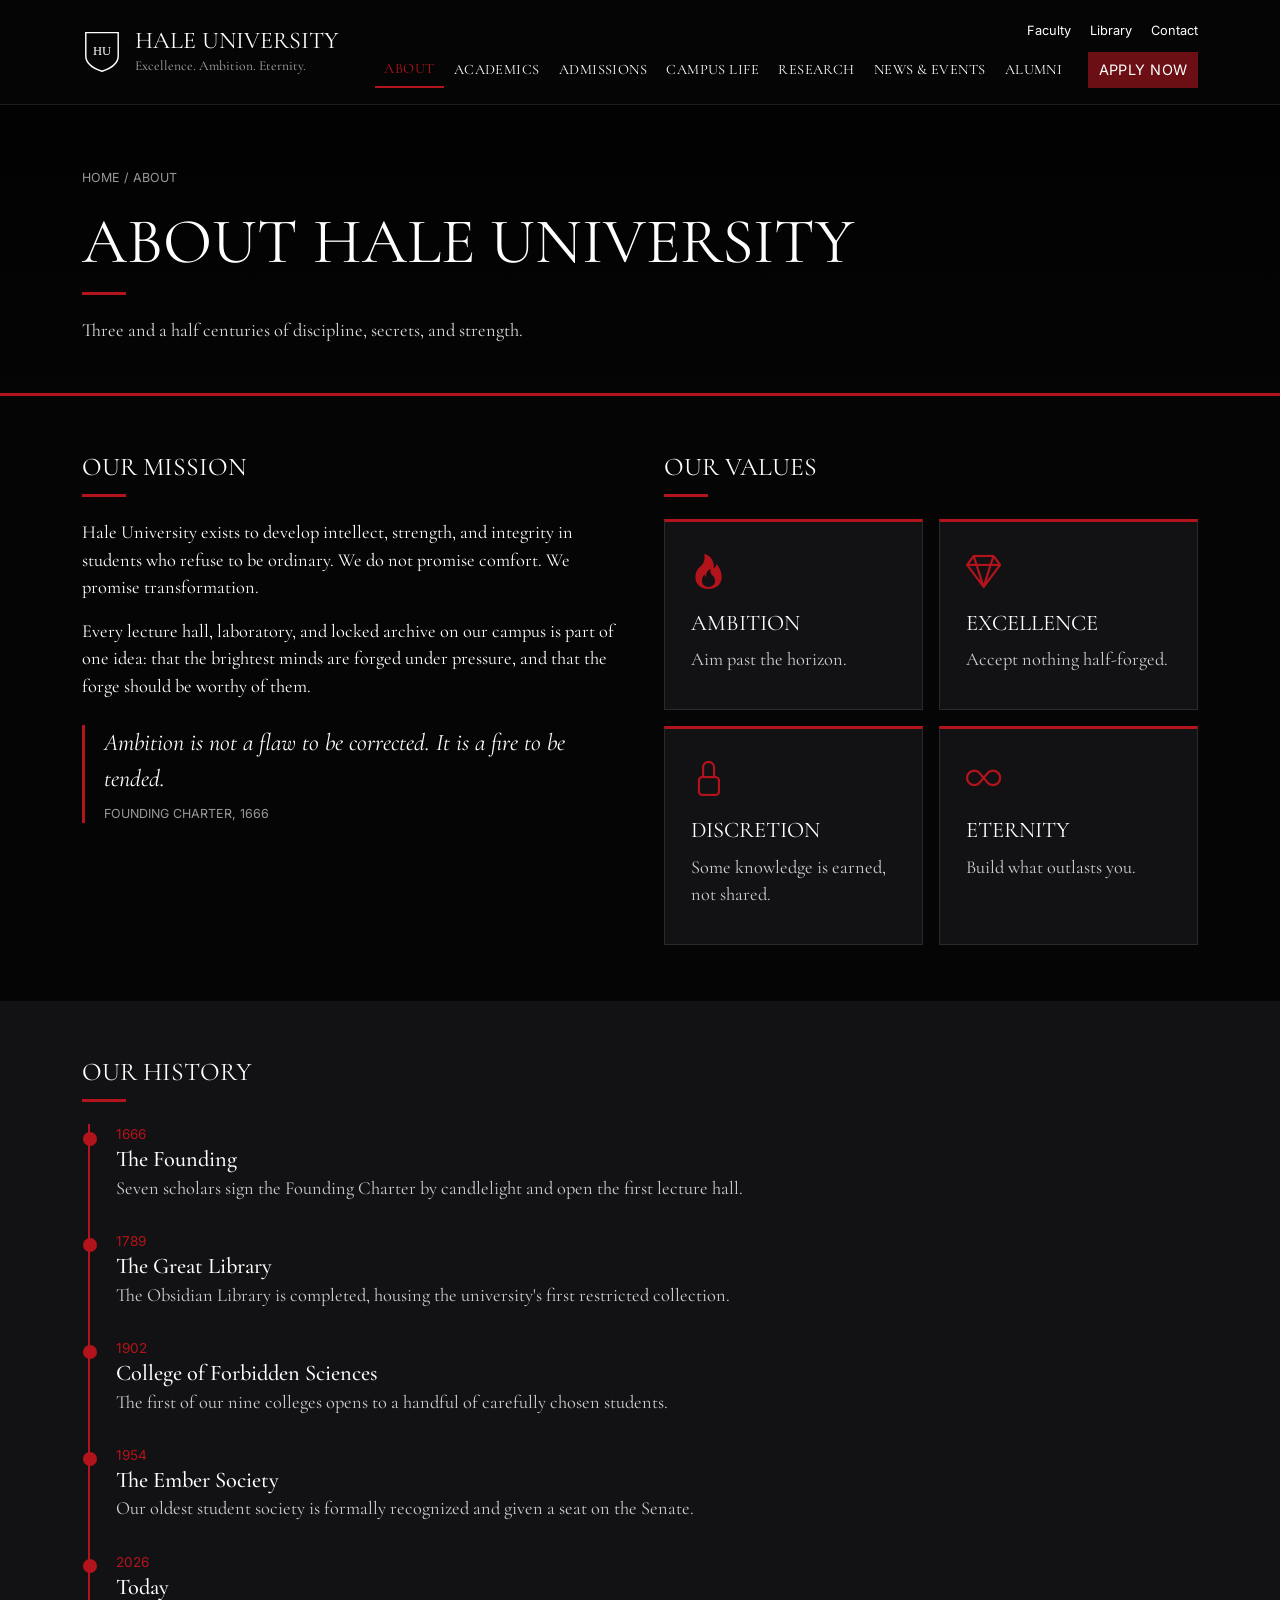
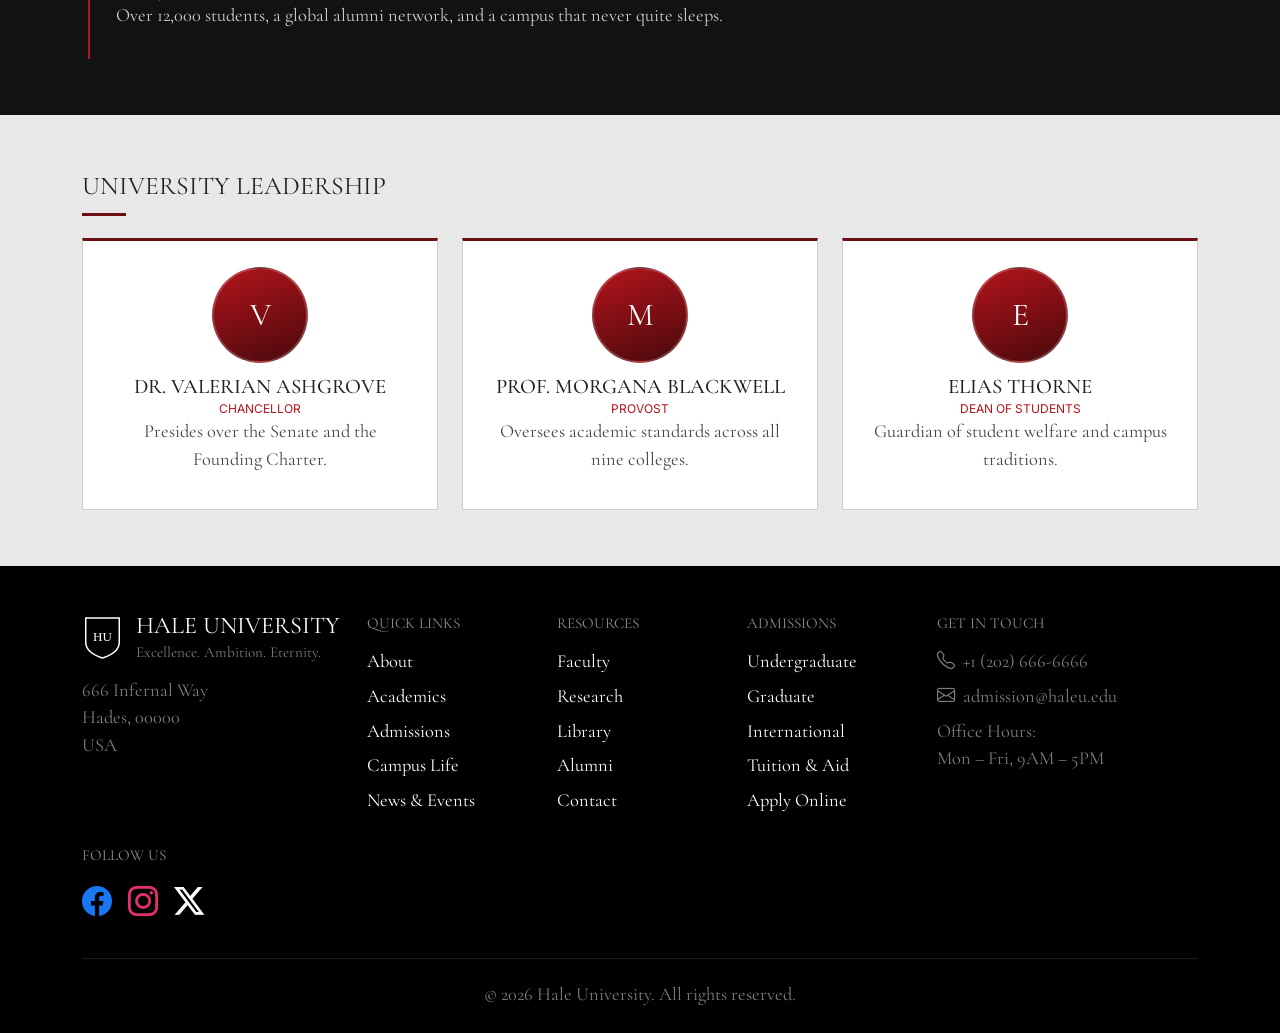
==== about.html @ e0aafb2d "Add files via upload" ====
<!doctype html>
<html lang="en">
  <head>
    <meta charset="UTF-8" />
    <meta name="viewport" content="width=device-width, initial-scale=1" />
    <title>About | Hale University</title>
    <link
      href="https://cdn.jsdelivr.net/npm/bootstrap@5.3.3/dist/css/bootstrap.min.css"
      rel="stylesheet"
    />
    <link
      href="https://cdn.jsdelivr.net/npm/bootstrap-icons@1.11.3/font/bootstrap-icons.min.css"
      rel="stylesheet"
    />
    <link
      href="https://fonts.googleapis.com/css2?family=Cormorant+Garamond:wght@400;500&family=Inter:wght@400;500&display=swap"
      rel="stylesheet"
    />
    <link href="style.css" rel="stylesheet" />
  </head>
  <body>
    <header class="site-header">
      <nav class="navbar navbar-expand-lg navbar-dark py-3">
        <div class="container-xl">
          <a class="navbar-brand logo m-0" href="index.html">
            <svg viewBox="0 0 44 50">
              <path
                d="M4 4h36v26c0 9-9 14-18 17C13 44 4 39 4 30z"
                fill="none"
                stroke="#fff"
                stroke-width="1.6"
              />
              <text
                x="22"
                y="29"
                fill="#fff"
                font-size="14"
                text-anchor="middle"
                font-family="Georgia"
              >
                HU
              </text>
            </svg>
            <span
              ><span class="logo-name">HALE UNIVERSITY</span
              ><span class="logo-tag"
                >Excellence. Ambition. Eternity.</span
              ></span
            >
          </a>
          <button
            class="navbar-toggler"
            type="button"
            data-bs-toggle="collapse"
            data-bs-target="#mainMenu"
            aria-label="Menu"
          >
            <span class="navbar-toggler-icon"></span>
          </button>
          <div
            class="collapse navbar-collapse justify-content-end"
            id="mainMenu"
          >
            <div>
              <div class="top-links text-end d-none d-lg-block mb-2">
                <a href="faculty.html">Faculty</a
                ><a href="library.html">Library</a
                ><a href="contact.html">Contact</a>
              </div>
              <div class="main-nav d-lg-flex align-items-center">
                <a href="about.html" class="active">About</a>
                <a href="academics.html">Academics</a>
                <a href="admissions.html">Admissions</a>
                <a href="campus-life.html">Campus Life</a>
                <a href="research.html">Research</a>
                <a href="news.html">News &amp; Events</a>
                <a href="alumni.html">Alumni</a>
                <a href="apply.html" class="btn btn-apply ms-lg-3 mt-3 mt-lg-0"
                  >Apply Now</a
                >
              </div>
            </div>
          </div>
        </div>
      </nav>
    </header>

    <main>
      <section class="page-banner">
        <div class="container-xl">
          <div class="crumbs"><a href="index.html">Home</a> / About</div>
          <h1>About Hale University</h1>
          <div class="red-line"></div>
          <p>
            Three and a half centuries of discipline, secrets, and strength.
          </p>
        </div>
      </section>

      <section class="section-dark">
        <div class="container-xl">
          <div class="row g-5">
            <div class="col-12 col-lg-6">
              <h2 class="section-title">Our Mission</h2>
              <div class="red-line"></div>
              <p>
                Hale University exists to develop intellect, strength, and
                integrity in students who refuse to be ordinary. We do not
                promise comfort. We promise transformation.
              </p>
              <p>
                Every lecture hall, laboratory, and locked archive on our campus
                is part of one idea: that the brightest minds are forged under
                pressure, and that the forge should be worthy of them.
              </p>
              <div class="quote mt-4">
                Ambition is not a flaw to be corrected. It is a fire to be
                tended.<small>Founding Charter, 1666</small>
              </div>
            </div>
            <div class="col-12 col-lg-6">
              <h2 class="section-title">Our Values</h2>
              <div class="red-line"></div>
              <div class="row g-3">
                <div class="col-6">
                  <div class="hu-card">
                    <i class="bi bi-fire icon"></i>
                    <h3>Ambition</h3>
                    <p>Aim past the horizon.</p>
                  </div>
                </div>
                <div class="col-6">
                  <div class="hu-card">
                    <i class="bi bi-gem icon"></i>
                    <h3>Excellence</h3>
                    <p>Accept nothing half-forged.</p>
                  </div>
                </div>
                <div class="col-6">
                  <div class="hu-card">
                    <i class="bi bi-lock icon"></i>
                    <h3>Discretion</h3>
                    <p>Some knowledge is earned, not shared.</p>
                  </div>
                </div>
                <div class="col-6">
                  <div class="hu-card">
                    <i class="bi bi-infinity icon"></i>
                    <h3>Eternity</h3>
                    <p>Build what outlasts you.</p>
                  </div>
                </div>
              </div>
            </div>
          </div>
        </div>
      </section>

      <section class="section-panel">
        <div class="container-xl">
          <h2 class="section-title">Our History</h2>
          <div class="red-line"></div>
          <div class="timeline">
            <div class="timeline-item">
              <div class="year">1666</div>
              <h3>The Founding</h3>
              <p>
                Seven scholars sign the Founding Charter by candlelight and open
                the first lecture hall.
              </p>
            </div>
            <div class="timeline-item">
              <div class="year">1789</div>
              <h3>The Great Library</h3>
              <p>
                The Obsidian Library is completed, housing the university's
                first restricted collection.
              </p>
            </div>
            <div class="timeline-item">
              <div class="year">1902</div>
              <h3>College of Forbidden Sciences</h3>
              <p>
                The first of our nine colleges opens to a handful of carefully
                chosen students.
              </p>
            </div>
            <div class="timeline-item">
              <div class="year">1954</div>
              <h3>The Ember Society</h3>
              <p>
                Our oldest student society is formally recognized and given a
                seat on the Senate.
              </p>
            </div>
            <div class="timeline-item">
              <div class="year">2026</div>
              <h3>Today</h3>
              <p>
                Over 12,000 students, a global alumni network, and a campus that
                never quite sleeps.
              </p>
            </div>
          </div>
        </div>
      </section>

      <section class="section-light">
        <div class="container-xl">
          <h2 class="section-title">University Leadership</h2>
          <div class="red-line"></div>
          <div class="row g-4">
            <div class="col-12 col-md-4">
              <div class="hu-card person">
                <div class="avatar text-white">V</div>
                <h3>Dr. Valerian Ashgrove</h3>
                <div class="role">Chancellor</div>
                <p>Presides over the Senate and the Founding Charter.</p>
              </div>
            </div>
            <div class="col-12 col-md-4">
              <div class="hu-card person">
                <div class="avatar text-white">M</div>
                <h3>Prof. Morgana Blackwell</h3>
                <div class="role">Provost</div>
                <p>Oversees academic standards across all nine colleges.</p>
              </div>
            </div>
            <div class="col-12 col-md-4">
              <div class="hu-card person">
                <div class="avatar text-white">E</div>
                <h3>Elias Thorne</h3>
                <div class="role">Dean of Students</div>
                <p>Guardian of student welfare and campus traditions.</p>
              </div>
            </div>
          </div>
        </div>
      </section>
    </main>

    <footer class="site-footer">
      <div class="container-xl">
        <div class="row g-4">
          <div class="col-12 col-lg-3">
            <div class="logo mb-3">
              <svg viewBox="0 0 44 50">
                <path
                  d="M4 4h36v26c0 9-9 14-18 17C13 44 4 39 4 30z"
                  fill="none"
                  stroke="#fff"
                  stroke-width="1.6"
                />
                <text
                  x="22"
                  y="29"
                  fill="#fff"
                  font-size="14"
                  text-anchor="middle"
                  font-family="Georgia"
                >
                  HU
                </text>
              </svg>
              <span
                ><span class="logo-name fs-4">HALE UNIVERSITY</span
                ><span class="logo-tag muted"
                  >Excellence. Ambition. Eternity.</span
                ></span
              >
            </div>
            <address class="muted mb-0">
              666 Infernal Way<br />Hades, 00000<br />USA
            </address>
          </div>
          <div class="col-6 col-md-3 col-lg-2">
            <h4>Quick Links</h4>
            <ul>
              <li><a href="about.html">About</a></li>
              <li><a href="academics.html">Academics</a></li>
              <li><a href="admissions.html">Admissions</a></li>
              <li><a href="campus-life.html">Campus Life</a></li>
              <li><a href="news.html">News &amp; Events</a></li>
            </ul>
          </div>
          <div class="col-6 col-md-3 col-lg-2">
            <h4>Resources</h4>
            <ul>
              <li><a href="faculty.html">Faculty</a></li>
              <li><a href="research.html">Research</a></li>
              <li><a href="library.html">Library</a></li>
              <li><a href="alumni.html">Alumni</a></li>
              <li><a href="contact.html">Contact</a></li>
            </ul>
          </div>
          <div class="col-6 col-md-3 col-lg-2">
            <h4>Admissions</h4>
            <ul>
              <li><a href="admissions.html">Undergraduate</a></li>
              <li><a href="admissions.html">Graduate</a></li>
              <li><a href="admissions.html">International</a></li>
              <li><a href="admissions.html">Tuition &amp; Aid</a></li>
              <li><a href="apply.html">Apply Online</a></li>
            </ul>
          </div>
          <div class="col-6 col-md-3 col-lg-3">
            <h4>Get in touch</h4>
            <ul class="muted">
              <li><i class="bi bi-telephone me-2"></i>+1 (202) 666-6666</li>
              <li><i class="bi bi-envelope me-2"></i>admission@haleu.edu</li>
              <li>Office Hours:<br />Mon – Fri, 9AM – 5PM</li>
            </ul>
          </div>
          <div class="col-12">
            <h4>Follow us</h4>
            <div class="social">
              <a href="#" aria-label="Facebook"
                ><i class="bi bi-facebook"></i></a
              ><a href="#" aria-label="Instagram"
                ><i class="bi bi-instagram"></i></a
              ><a href="#" aria-label="X"><i class="bi bi-twitter-x"></i></a>
            </div>
          </div>
        </div>
        <div class="copyright">
          &copy; 2026 Hale University. All rights reserved.
        </div>
      </div>
    </footer>
    <script src="https://cdn.jsdelivr.net/npm/bootstrap@5.3.3/dist/js/bootstrap.bundle.min.js"></script>
  </body>
</html>
---- style.css ----
/* HELL UNIVERSITY - Universal Styles */

/* ---------- Colors & fonts ---------- */
:root {
  --black: #050505;
  --panel: #121214;
  --wine: #4a090c;
  --red: #6b0f14;
  --red-bright: #b3141c;
  --light: #e8e8e8;
  --line: #2a2a2e;
  /* Palitan lang dito ang images ng banner/hero/tiles */
  --hero-img: url("https://i.pinimg.com/1200x/60/53/c5/6053c5d104e290d64d46bd8c85cccacd.jpg");
  --alt-img: url("https://i.pinimg.com/1200x/9d/fe/d5/9dfed5aaf3898fc8e7cbd464f2195040.jpg");
}
body {
  font-family: "Cormorant Garamond", serif;
  font-size: 1.15rem;
  background: var(--black);
  color: #fff;
  overflow-x: clip;
}
a {
  color: inherit;
  text-decoration: none;
}
.sans {
  font-family: "Inter", sans-serif;
  font-size: 0.85rem;
  text-transform: uppercase;
}
.section-title {
  font-size: 1.6rem;
  text-transform: uppercase;
  font-weight: 400;
  margin: 0;
}
.red-line {
  width: 44px;
  height: 3px;
  background: var(--red-bright);
  margin: 0.7rem 0 1.4rem;
}
.text-red {
  color: var(--red-bright);
}

/* ---------- Logo ---------- */
.logo {
  display: flex;
  align-items: center;
  gap: 0.8rem;
}
.logo svg {
  width: 44px;
  height: 50px;
  flex: none;
}
.logo-name {
  display: block;
  font-size: 1.7rem;
  line-height: 1;
}
.logo-tag {
  color: #aaa;
  font-size: 0.95rem;
}

/* ---------- Header ---------- */
.site-header {
  background: var(--black);
  border-bottom: 1px solid #1d1d1f;
}
.top-links a {
  font-family: "Inter", sans-serif;
  font-size: 0.8rem;
  margin-left: 1.2rem;
}
.top-links a:hover,
.main-nav a:hover {
  color: var(--red-bright);
}
.main-nav a {
  text-transform: uppercase;
  letter-spacing: 0.05em;
  padding: 0.5rem 0.9rem;
  display: inline-block;
}
.main-nav a.active {
  color: var(--red-bright);
  border-bottom: 2px solid var(--red-bright);
}
.btn-apply {
  background: var(--red);
  color: #fff;
  border-radius: 0;
  font-family: "Inter", sans-serif;
  font-size: 0.85rem;
  text-transform: uppercase;
  padding: 0.7rem 1.6rem;
}
.btn-apply:hover {
  background: #85131a;
  color: #fff;
}
.main-nav a.btn-apply.active {
  border-bottom: 0;
  color: #fff;
}

/* ---------- Hero (home) ---------- */
.hero {
  background:
    linear-gradient(rgba(0, 0, 0, 0.55), rgba(0, 0, 0, 0.55)),
    var(--hero-img) center / cover no-repeat;
  padding: 4rem 0;
}
.hero h1 {
  font-size: clamp(3.4rem, 8vw, 6rem);
  line-height: 0.95;
  font-weight: 400;
  text-transform: uppercase;
}
.btn-outline-red {
  border: 1px solid var(--red-bright);
  color: #fff;
  border-radius: 0;
  font-family: "Inter", sans-serif;
  font-size: 0.9rem;
  text-transform: uppercase;
  padding: 0.9rem 1.6rem;
}
.btn-outline-red:hover {
  background: rgba(179, 20, 28, 0.2);
  color: #fff;
}
.announcements {
  background: rgba(14, 14, 16, 0.92);
  border: 1px solid var(--line);
  padding: 2rem;
}
.announce-item {
  border-bottom: 1px solid var(--line);
  padding: 1rem 0;
}
.announce-item small {
  display: block;
  color: #999;
  font-family: "Inter", sans-serif;
  font-size: 0.78rem;
  text-transform: uppercase;
}

/* ---------- Inner page banner ---------- */
.page-banner {
  background:
    linear-gradient(rgba(0, 0, 0, 0.65), rgba(5, 5, 5, 0.9)),
    var(--hero-img) center / cover no-repeat;
  padding: 4rem 0 3rem;
  border-bottom: 3px solid var(--red-bright);
}
.page-banner.alt {
  background:
    linear-gradient(rgba(0, 0, 0, 0.65), rgba(5, 5, 5, 0.9)),
    var(--alt-img) center / cover no-repeat;
}
.page-banner h1 {
  font-size: clamp(2.4rem, 6vw, 4rem);
  font-weight: 400;
  text-transform: uppercase;
  margin: 0;
}
.page-banner p {
  max-width: 640px;
  margin: 0;
  color: #ddd;
}
.crumbs {
  font-family: "Inter", sans-serif;
  font-size: 0.78rem;
  text-transform: uppercase;
  color: #999;
  margin-bottom: 1rem;
}
.crumbs a:hover {
  color: var(--red-bright);
}

/* ---------- Generic sections ---------- */
.section-dark {
  background: var(--black);
  padding: 3.5rem 0;
}
.section-panel {
  background: var(--panel);
  padding: 3.5rem 0;
}
.section-light {
  background: var(--light);
  color: #222;
  padding: 3.5rem 0;
}
.section-light .red-line {
  background: var(--red);
}
.section-wine {
  background: var(--wine);
  padding: 3.5rem 0;
}

/* ---------- Cards ---------- */
.hu-card {
  background: var(--panel);
  border: 1px solid var(--line);
  border-top: 3px solid var(--red-bright);
  padding: 1.6rem;
  height: 100%;
}
.hu-card i.icon {
  font-size: 2.2rem;
  color: var(--red-bright);
}
.hu-card h3 {
  font-size: 1.4rem;
  text-transform: uppercase;
  font-weight: 400;
  margin: 0.6rem 0;
}
.hu-card p {
  color: #cfcfcf;
  margin-bottom: 0.6rem;
}
.hu-card .more {
  font-family: "Inter", sans-serif;
  font-size: 0.78rem;
  text-transform: uppercase;
  color: var(--red-bright);
}
.section-light .hu-card {
  background: #fff;
  border-color: #cfcfcf;
  border-top-color: var(--red);
  color: #222;
}
.section-light .hu-card p {
  color: #444;
}
.section-panel .hu-card {
  background: var(--black);
}

/* ---------- Stats ---------- */
.stat {
  text-align: center;
  padding: 1.5rem 0.5rem;
}
.stat strong {
  display: block;
  font-size: 3rem;
  font-weight: 500;
  line-height: 1;
}
.stat span {
  font-family: "Inter", sans-serif;
  font-size: 0.8rem;
  text-transform: uppercase;
  color: #e1c9c9;
}

/* ---------- Feature strip ---------- */
.features {
  background: var(--wine);
}
.feature {
  text-align: center;
  padding: 2rem 1rem;
  border: 1px solid #7a1a1f;
  margin-bottom: 1rem;
}
.feature i {
  font-size: 3rem;
}
.feature h3 {
  font-size: 1.3rem;
  text-transform: uppercase;
  font-weight: 400;
  margin: 0.5rem 0;
}
.feature p {
  margin: 0;
  color: #e1c9c9;
}

/* ---------- About + Quick links ---------- */
.about {
  background: var(--light);
  color: #222;
  padding: 3rem 0;
}
.about .red-line {
  background: var(--red);
}
.btn-story {
  display: block;
  text-align: center;
  background: var(--red);
  color: #fff;
  border-radius: 0;
  font-family: "Inter", sans-serif;
  font-size: 0.9rem;
  text-transform: uppercase;
  padding: 1rem;
}
.btn-story:hover {
  background: #85131a;
  color: #fff;
}
.quick-link {
  display: flex;
  justify-content: space-between;
  align-items: center;
  padding: 1rem;
  border-bottom: 1px solid #fff;
  background: #dcdcdc;
  color: #222;
}
.quick-link:hover {
  color: var(--red-bright);
}

/* ---------- Apply banner ---------- */
.apply-bar {
  background: var(--light);
}
.apply-box {
  background: var(--panel);
  padding: 1.4rem 2rem;
}
.ring {
  width: 40px;
  height: 40px;
  border: 2px solid #ccc;
  border-radius: 50%;
  flex: none;
}

/* ---------- Timeline ---------- */
.timeline {
  border-left: 2px solid var(--red-bright);
  padding-left: 1.6rem;
  margin-left: 0.4rem;
}
.timeline-item {
  position: relative;
  padding-bottom: 1.8rem;
}
.timeline-item::before {
  content: "";
  position: absolute;
  left: -2.05rem;
  top: 0.45rem;
  width: 14px;
  height: 14px;
  background: var(--red-bright);
  border-radius: 50%;
}
.timeline-item .year {
  font-family: "Inter", sans-serif;
  font-size: 0.85rem;
  color: var(--red-bright);
  text-transform: uppercase;
}
.timeline-item h3 {
  font-size: 1.4rem;
  margin: 0.1rem 0;
  font-weight: 500;
}
.timeline-item p {
  margin: 0;
  color: #cfcfcf;
}

/* ---------- Tables ---------- */
.table-hu {
  --bs-table-bg: var(--panel);
  --bs-table-striped-bg: #18181b;
  --bs-table-color: #fff;
  --bs-table-striped-color: #fff;
  --bs-table-hover-color: #fff;
  --bs-table-active-color: #fff;
  --bs-table-border-color: var(--line);
  margin: 0;
}
.table-hu th {
  font-family: "Inter", sans-serif;
  font-size: 0.78rem;
  text-transform: uppercase;
  background: var(--red) !important;
  color: #fff !important;
  font-weight: 500;
}
.table-hu td {
  vertical-align: middle;
}

/* ---------- Steps ---------- */
.step {
  text-align: center;
  padding: 1rem;
}
.step .num {
  width: 56px;
  height: 56px;
  border: 2px solid var(--red-bright);
  border-radius: 50%;
  display: inline-flex;
  align-items: center;
  justify-content: center;
  font-size: 1.6rem;
  margin-bottom: 0.7rem;
}
.step h3 {
  font-size: 1.25rem;
  text-transform: uppercase;
  font-weight: 400;
}
.step p {
  color: #cfcfcf;
}

/* ---------- Accordion (FAQ) ---------- */
.accordion {
  --bs-accordion-bg: var(--panel);
  --bs-accordion-color: #fff;
  --bs-accordion-border-color: var(--line);
  --bs-accordion-btn-bg: var(--panel);
  --bs-accordion-btn-color: #fff;
  --bs-accordion-active-bg: var(--wine);
  --bs-accordion-active-color: #fff;
  --bs-accordion-btn-focus-box-shadow: none;
  --bs-accordion-border-radius: 0;
  --bs-accordion-inner-border-radius: 0;
}
.accordion-button {
  font-family: "Cormorant Garamond", serif;
  font-size: 1.2rem;
}
.accordion-button::after {
  filter: invert(1);
}

/* ---------- Tiles (campus / library) ---------- */
.tile {
  position: relative;
  min-height: 220px;
  padding: 1.4rem;
  display: flex;
  flex-direction: column;
  justify-content: flex-end;
  background:
    linear-gradient(180deg, rgba(0, 0, 0, 0.15), rgba(0, 0, 0, 0.9)),
    var(--alt-img) center / cover no-repeat;
  border: 1px solid var(--line);
}
.tile.t2 {
  background-image:
    linear-gradient(180deg, rgba(74, 9, 12, 0.3), rgba(0, 0, 0, 0.9)),
    var(--hero-img);
}
.tile.t3 {
  background: linear-gradient(160deg, var(--wine), #000);
}
.tile h3 {
  font-size: 1.4rem;
  text-transform: uppercase;
  font-weight: 400;
  margin: 0;
}
.tile p {
  margin: 0.3rem 0 0;
  color: #ddd;
}

/* ---------- People ---------- */
.person {
  text-align: center;
}
.avatar {
  width: 96px;
  height: 96px;
  border-radius: 50%;
  background: linear-gradient(160deg, var(--red-bright), var(--wine));
  display: inline-flex;
  align-items: center;
  justify-content: center;
  font-size: 2rem;
  margin-bottom: 0.8rem;
  border: 2px solid #fff3;
}
.person h3 {
  font-size: 1.3rem;
  margin: 0;
  font-weight: 500;
}
.person .role {
  font-family: "Inter", sans-serif;
  font-size: 0.75rem;
  text-transform: uppercase;
  color: var(--red-bright);
}

/* ---------- News list ---------- */
.news-item {
  display: flex;
  gap: 1.4rem;
  padding: 1.4rem 0;
  border-bottom: 1px solid var(--line);
}
.news-date {
  flex: none;
  width: 72px;
  text-align: center;
  border: 1px solid var(--red-bright);
  padding: 0.5rem 0;
  font-family: "Inter", sans-serif;
  text-transform: uppercase;
  font-size: 0.72rem;
  height: fit-content;
}
.news-date strong {
  display: block;
  font-size: 1.7rem;
  font-family: "Cormorant Garamond", serif;
  line-height: 1;
}
.news-item h3 {
  font-size: 1.4rem;
  margin: 0 0 0.3rem;
  font-weight: 500;
}
.news-item p {
  margin: 0;
  color: #cfcfcf;
}
.tag {
  display: inline-block;
  font-family: "Inter", sans-serif;
  font-size: 0.7rem;
  text-transform: uppercase;
  background: var(--red);
  padding: 0.15rem 0.6rem;
  margin-bottom: 0.4rem;
}

/* ---------- Forms ---------- */
.hu-form label {
  font-family: "Inter", sans-serif;
  font-size: 0.78rem;
  text-transform: uppercase;
  margin-bottom: 0.3rem;
  color: #bbb;
}
.hu-form .form-control,
.hu-form .form-select {
  background: #0c0c0e;
  border: 1px solid #333;
  border-radius: 0;
  color: #fff;
  padding: 0.7rem 0.9rem;
  font-family: "Inter", sans-serif;
  font-size: 0.95rem;
}
.hu-form .form-control:focus,
.hu-form .form-select:focus {
  border-color: var(--red-bright);
  box-shadow: 0 0 0 0.15rem rgba(179, 20, 28, 0.3);
  background: #0c0c0e;
  color: #fff;
}
.hu-form .form-check-input:checked {
  background-color: var(--red-bright);
  border-color: var(--red-bright);
}
.form-wrap {
  background: var(--panel);
  border: 1px solid var(--line);
  padding: 2rem;
}

/* ---------- Quote ---------- */
.quote {
  border-left: 3px solid var(--red-bright);
  padding-left: 1.2rem;
  font-size: 1.5rem;
  font-style: italic;
}
.quote small {
  display: block;
  font-style: normal;
  font-family: "Inter", sans-serif;
  font-size: 0.78rem;
  text-transform: uppercase;
  color: #999;
  margin-top: 0.5rem;
}

/* ---------- Footer ---------- */
.site-footer {
  background: #000;
  padding: 3rem 0 1.5rem;
}
.site-footer h4 {
  font-size: 0.95rem;
  text-transform: uppercase;
  color: #8d8d8d;
  font-weight: 400;
  margin-bottom: 1rem;
}
.site-footer ul {
  list-style: none;
  padding: 0;
  margin: 0;
}
.site-footer li {
  margin-bottom: 0.45rem;
}
.site-footer li a:hover {
  color: var(--red-bright);
}
.muted {
  color: #7d7d7d;
}
.social a {
  font-size: 1.9rem;
  margin-right: 1rem;
}
.social .bi-facebook {
  color: #1877f2;
}
.social .bi-instagram {
  color: #e1306c;
}
.copyright {
  border-top: 1px solid #1d1d1f;
  margin-top: 2rem;
  padding-top: 1.4rem;
  text-align: center;
  color: #7d7d7d;
}
/* ---------- MOBILE (below 768px) ---------- */
@media (max-width: 767.98px) {
  .hero {
    padding: 2rem 0 0;
  }
  .hero-text {
    border: 1px solid #333;
    background: rgba(0, 0, 0, 0.6);
    padding: 2rem 1rem;
    text-align: center;
  }
  .announcements {
    border: 0;
    background: var(--panel);
    margin: 2rem -12px 0;
  }
  .quick-link {
    margin: 0 -12px;
  }
  .news-item {
    flex-direction: column;
    gap: 0.8rem;
  }
  .news-date {
    width: 72px;
  }
  .page-banner {
    padding: 2.5rem 0 2rem;
  }
}

/* ---------- TABLET and up (768px+) ---------- */
@media (min-width: 768px) {
  .feature {
    border: 0;
    border-right: 1px solid #7a1a1f;
    margin: 0;
  }
  .feature:last-child {
    border-right: 0;
  }
  .btn-story {
    display: inline-block;
    background: transparent;
    color: #222;
    border: 1px solid var(--red);
    padding: 0.9rem 1.6rem;
  }
  .quick-link {
    background: transparent;
    border-bottom: 1px solid #bbb;
    padding: 0.8rem 0;
  }
}

/* =========================================================
   LOGO: icon aligned with name + tagline
   ========================================================= */
.logo > span {
  display: flex;
  flex-direction: column;
  justify-content: center;
}
.logo-name {
  line-height: 1;
}
.logo-tag {
  line-height: 1.2;
  margin-top: 0.3rem;
}
/* icon height = name + tagline height, so top/bottom line up */
.logo svg {
  width: 44px;
  height: 50px;
}
.site-header .logo-name {
  font-size: 1.5rem;
}
.site-header .logo-tag {
  font-size: 0.85rem;
}
.site-header .logo svg {
  width: 40px;
  height: 45px;
}
.site-footer .logo svg {
  width: 41px;
  height: 47px;
}

/* ---------- NAVBAR links (desktop): smaller ---------- */
.main-nav a {
  font-size: 0.9rem;
  letter-spacing: 0.03em;
  padding: 0.4rem 0.6rem;
}

/* ---------- Hero text sizes ---------- */
.hero-eyebrow {
  font-size: clamp(1rem, 2.5vw, 1.5rem);
}
.hero-tagline {
  font-size: clamp(1.15rem, 3vw, 1.75rem);
}
.hero-desc {
  font-size: clamp(1rem, 2vw, 1.25rem);
}

/* ---------- Login / Sign up pages ---------- */
.auth-page {
  background:
    linear-gradient(rgba(0, 0, 0, 0.75), rgba(5, 5, 5, 0.93)),
    var(--hero-img) center / cover no-repeat;
  min-height: 100vh;
}
.auth-card {
  background: rgba(18, 18, 20, 0.96);
  border: 1px solid var(--line);
  border-top: 3px solid var(--red-bright);
}
.auth-link {
  color: var(--red-bright);
  text-decoration: underline;
}
.auth-card .form-control,
.auth-card .input-group-text {
  background: #0c0c0e;
  border-color: #333;
  color: #fff;
  border-radius: 0;
}
.auth-card .form-control:focus {
  border-color: var(--red-bright);
  box-shadow: none;
}
.btn-toggle {
  background: #0c0c0e;
  border: 1px solid #333;
  color: #bbb;
  border-radius: 0;
}
.btn-hu {
  background: var(--red);
  color: #fff;
  border: 0;
  border-radius: 0;
  font-family: "Inter", sans-serif;
  font-size: 0.85rem;
  text-transform: uppercase;
}
.btn-hu:hover {
  background: #85131a;
  color: #fff;
}

/* =========================================================
   TABLET / MOBILE NAVBAR (hamburger, below 992px)
   ========================================================= */
@media (max-width: 991.98px) {
  .site-header .navbar-brand {
    flex: 1 1 auto;
    min-width: 0;
    margin-right: 0;
  }
  .site-header .logo {
    gap: 0.5rem;
  }
  .site-header .logo-name {
    font-size: 1.1rem;
    letter-spacing: 0.02em;
  }
  .site-header .logo-tag {
    font-size: 0.62rem;
    margin-top: 0.2rem;
    white-space: nowrap;
  }
  .site-header .logo svg {
    width: 29px;
    height: 33px;
  }
  .site-header .navbar-toggler {
    flex: none;
    margin-left: 0.5rem;
    padding: 0.25rem 0.5rem;
  }
  .navbar-collapse {
    padding-top: 0.5rem;
  }
  .main-nav a {
    display: block;
    font-size: 0.95rem;
    padding: 0.7rem 0;
    border-bottom: 1px solid #1d1d1f;
  }
  .main-nav a.btn-apply,
  .main-nav a.btn-apply.active {
    display: block;
    text-align: center;
    border-bottom: 0;
    padding: 0.7rem 1rem;
  }
}

/* =========================================================
   MOBILE (below 768px): smaller text + tighter spacing
   ========================================================= */
@media (max-width: 767.98px) {
  body {
    font-size: 1.05rem;
  }

  /* hero */
  .hero h1 {
    font-size: clamp(2.2rem, 12vw, 4rem);
  }
  .hero-text {
    padding: 1.5rem 1rem;
  }
  .announcements {
    padding: 1.5rem 1.25rem;
  }

  /* titles */
  .section-title {
    font-size: 1.3rem;
  }
  .red-line {
    margin: 0.5rem 0 1rem;
  }
  .page-banner h1 {
    font-size: clamp(1.9rem, 9vw, 2.8rem);
  }
  .page-banner p {
    font-size: 1rem;
  }
  .crumbs {
    font-size: 0.7rem;
  }

  /* buttons */
  .btn-apply {
    font-size: 0.78rem;
    padding: 0.65rem 1.2rem;
  }
  .btn-outline-red {
    font-size: 0.8rem;
    padding: 0.7rem 1.2rem;
  }
  .btn-story {
    font-size: 0.8rem;
    padding: 0.85rem;
  }

  /* section spacing */
  .section-dark,
  .section-panel,
  .section-light,
  .section-wine {
    padding: 2.5rem 0;
  }
  .about {
    padding: 2rem 0;
  }

  /* cards & boxes (less left/right padding) */
  .hu-card {
    padding: 1.1rem;
  }
  .hu-card h3 {
    font-size: 1.2rem;
  }
  .hu-card p {
    font-size: 1rem;
  }
  .hu-card i.icon {
    font-size: 1.8rem;
  }
  .form-wrap {
    padding: 1.1rem;
  }
  .tile {
    min-height: 180px;
    padding: 1.1rem;
  }
  .tile h3 {
    font-size: 1.2rem;
  }
  .stat {
    padding: 1rem 0.5rem;
  }
  .stat strong {
    font-size: 2.2rem;
  }
  .stat span {
    font-size: 0.7rem;
  }
  .feature {
    padding: 1.4rem 1rem;
  }
  .feature i {
    font-size: 2.2rem;
  }
  .feature h3 {
    font-size: 1.15rem;
  }
  .step {
    padding: 0.5rem;
  }
  .step .num {
    width: 46px;
    height: 46px;
    font-size: 1.3rem;
  }
  .step h3 {
    font-size: 1.1rem;
  }
  .avatar {
    width: 76px;
    height: 76px;
    font-size: 1.6rem;
  }
  .person h3 {
    font-size: 1.15rem;
  }
  .quote {
    font-size: 1.2rem;
  }
  .news-item {
    padding: 1.1rem 0;
  }
  .news-item h3 {
    font-size: 1.2rem;
  }
  .timeline {
    padding-left: 1.2rem;
  }
  .timeline-item::before {
    left: -1.7rem;
  }
  .timeline-item h3 {
    font-size: 1.2rem;
  }
  .accordion-button {
    font-size: 1.05rem;
  }
  .table-hu {
    font-size: 0.88rem;
  }
  .table-hu th,
  .table-hu td {
    padding: 0.5rem;
  }

  /* footer */
  .site-footer {
    padding: 2rem 0 1.2rem;
  }
  .site-footer h4 {
    font-size: 0.85rem;
  }
  .site-footer li,
  .site-footer address {
    font-size: 1rem;
  }
  .social a {
    font-size: 1.5rem;
  }
  .copyright {
    font-size: 0.85rem;
  }

  /* login / sign up */
  .auth-page .logo-name {
    font-size: 1.25rem;
  }
  .auth-page .logo-tag {
    font-size: 0.75rem;
  }
  .auth-page .logo svg {
    width: 34px;
    height: 39px;
  }
  .auth-page h1.display-3 {
    font-size: clamp(1.9rem, 10vw, 3rem) !important;
  }
  .auth-page .fs-4 {
    font-size: 1rem !important;
  }
  .auth-page .fs-5 {
    font-size: 0.95rem !important;
  }
  .auth-page h2.display-6 {
    font-size: 1.6rem !important;
  }
  .auth-page .auth-card {
    padding: 1.25rem !important;
  }
}

/* =========================================================
   FIX: horizontal scroll on mobile / tablet
   .g-5 (3rem gutter) pulled the row 24px past the edge, but the
   container only has 12px padding, so the page overflowed sideways.
   ========================================================= */
@media (max-width: 991.98px) {
  .row.g-5 {
    --bs-gutter-x: 1.5rem;
  }
}

/* =========================================================
   DESKTOP FIT (992px+)
   1) Sign up / Log in pages fit exactly in one screen, no scrollbar
   2) Home page: header + hero + red feature strip = one screen
   Sizes scale with the screen height (vh) so it fits any desktop.
   ========================================================= */
@media (min-width: 992px) {
  /* ----- sign up / log in: compact spacing ----- */
  .auth-page > header.container-xl {
    padding-top: clamp(0.6rem, 2.2vh, 1.5rem) !important;
    padding-bottom: clamp(0.6rem, 2.2vh, 1.5rem) !important;
    flex: none;
  }
  .auth-page > main {
    padding-top: 0 !important;
    padding-bottom: clamp(0.5rem, 2vh, 1.5rem) !important;
    min-height: 0;
  }
  .auth-page .red-line {
    margin: clamp(0.3rem, 1vh, 0.7rem) 0 clamp(0.5rem, 1.6vh, 1.4rem);
  }
  .auth-page main .fs-4 {
    font-size: clamp(1rem, 2.7vh, 1.5rem) !important;
  }
  .auth-page h1.display-3 {
    font-size: clamp(2.2rem, 7.5vh, 4rem);
    margin-bottom: clamp(0.75rem, 2.5vh, 1.5rem) !important;
  }
  .auth-page .auth-card {
    padding: clamp(0.9rem, 3vh, 2.25rem) clamp(1.25rem, 2.6vw, 2.5rem) !important;
  }
  .auth-page h2.display-6 {
    font-size: clamp(1.5rem, 4.4vh, 2.4rem) !important;
    margin-bottom: clamp(0.2rem, 0.8vh, 0.5rem);
  }
  .auth-card p.fs-5 {
    font-size: clamp(0.95rem, 2.3vh, 1.25rem) !important;
    margin-bottom: clamp(0.4rem, 1.4vh, 1rem);
  }
  .auth-card .form-label {
    font-size: clamp(0.95rem, 2.2vh, 1.15rem);
    margin-bottom: 0.2rem;
  }
  .auth-card .mb-3 {
    margin-bottom: clamp(0.55rem, 1.9vh, 1rem) !important;
  }
  .auth-card .form-check.mb-4 {
    margin-bottom: clamp(1rem, 2.4vh, 1.5rem) !important;
  }
  .auth-card .form-control,
  .auth-card .input-group-text,
  .auth-card .btn-toggle {
    padding-top: clamp(0.25rem, 0.9vh, 0.5rem);
    padding-bottom: clamp(0.25rem, 0.9vh, 0.5rem);
  }
  .auth-card .btn-hu {
    padding-top: clamp(0.5rem, 1.7vh, 1rem) !important;
    padding-bottom: clamp(0.5rem, 1.7vh, 1rem) !important;
  }
  /* error messages sit on the label line, so the card never grows */
  .auth-card .invalid-feedback {
    position: absolute;
    width: auto;
    margin: 0;
    font-size: 0.78rem;
    line-height: 1.2;
  }
  .auth-card .input-group .invalid-feedback {
    right: 0;
    bottom: 100%;
    margin-bottom: 0.2rem;
  }
  .auth-card .form-check {
    position: relative;
  }
  .auth-card .form-check .invalid-feedback {
    right: 0;
    top: 100%;
    margin-top: 0.1rem;
  }
}

/* lock the page to the screen (only when the window is tall enough) */
@media (min-width: 992px) and (min-height: 560px) {
  .auth-page {
    height: 100vh;
    height: 100dvh;
    min-height: 0;
    overflow: hidden;
  }
}

/* short desktop windows: first + last name side by side */
@media (min-width: 992px) and (max-height: 700px) {
  .auth-card form.needs-validation {
    display: grid;
    grid-template-columns: 1fr 1fr;
    column-gap: 0.9rem;
  }
  .auth-card form.needs-validation > * {
    grid-column: 1 / -1;
  }
  .auth-card form.needs-validation > .mb-3:nth-child(1),
  .auth-card form.needs-validation > .mb-3:nth-child(2) {
    grid-column: auto;
  }
}

/* ----- home page: header + hero + red strip = exactly one screen ----- */
@media (min-width: 992px) and (min-height: 560px) {
  body:has(.hero) {
    --hdr-h: 6.75rem;
    --feat-h: clamp(8rem, 25vh, 13.5rem);
  }
  body:has(.hero) .site-header {
    height: var(--hdr-h);
    display: flex;
    align-items: center;
  }
  body:has(.hero) .site-header > .navbar {
    width: 100%;
    padding-top: 0 !important;
    padding-bottom: 0 !important;
  }
  .hero {
    height: calc(100vh - var(--hdr-h) - var(--feat-h));
    height: calc(100dvh - var(--hdr-h) - var(--feat-h));
    padding: clamp(0.35rem, 3vh, 3rem) 0;
    display: flex;
    align-items: center;
  }
  .hero > .container-xl {
    width: 100%;
  }
  .hero h1 {
    font-size: clamp(2.4rem, min(8vw, 9.5vh), 6rem);
  }
  .hero-eyebrow {
    font-size: clamp(0.95rem, 2.6vh, 1.5rem);
  }
  .hero-tagline {
    font-size: clamp(1.05rem, 3.4vh, 1.75rem);
  }
  .hero-desc {
    font-size: clamp(0.95rem, 2.5vh, 1.25rem);
    margin-top: clamp(0.4rem, 1.6vh, 1rem) !important;
    margin-bottom: clamp(0.4rem, 1.6vh, 1rem) !important;
  }
  .hero .red-line {
    margin: clamp(0.3rem, 1vh, 0.7rem) 0 clamp(0.5rem, 1.6vh, 1.4rem);
  }
  .hero .btn-outline-red {
    padding: clamp(0.45rem, 1.6vh, 0.9rem) 1.6rem;
  }
  .announcements {
    padding: clamp(0.7rem, 3vh, 2rem) 2rem;
    font-size: clamp(0.9rem, 2.4vh, 1.15rem);
    line-height: 1.3;
  }
  .announcements .section-title {
    font-size: clamp(1.15rem, 3.2vh, 1.6rem);
  }
  .announcements .red-line {
    margin: clamp(0.3rem, 1vh, 0.7rem) 0 clamp(0.3rem, 1vh, 1rem);
  }
  .announce-item {
    padding: clamp(0.25rem, 1.4vh, 1rem) 0;
  }
  .announcements .sans {
    padding-top: clamp(0.3rem, 1.4vh, 1rem) !important;
  }

  /* red feature strip */
  .features {
    height: var(--feat-h);
    padding: 0 !important;
  }
  .features > .container-xl,
  .features .row {
    height: 100%;
  }
  .features .feature {
    display: flex;
    flex-direction: column;
    align-items: center;
    justify-content: center;
    padding: 0.5rem 1rem;
  }
  .features .feature i {
    font-size: clamp(2rem, 6vh, 3rem);
    line-height: 1;
  }
  .features .feature h3 {
    font-size: clamp(1.05rem, 2.6vh, 1.3rem);
    margin: clamp(0.25rem, 1vh, 0.5rem) 0;
  }
  .features .feature p {
    font-size: clamp(0.95rem, 2.3vh, 1.15rem);
  }
}

/* ----- logo inside the "ready to begin" circle ----- */
.ring {
  width: 56px;
  height: 56px;
  display: flex;
  align-items: center;
  justify-content: center;
}
.ring svg {
  width: 28px;
  height: 32px;
}
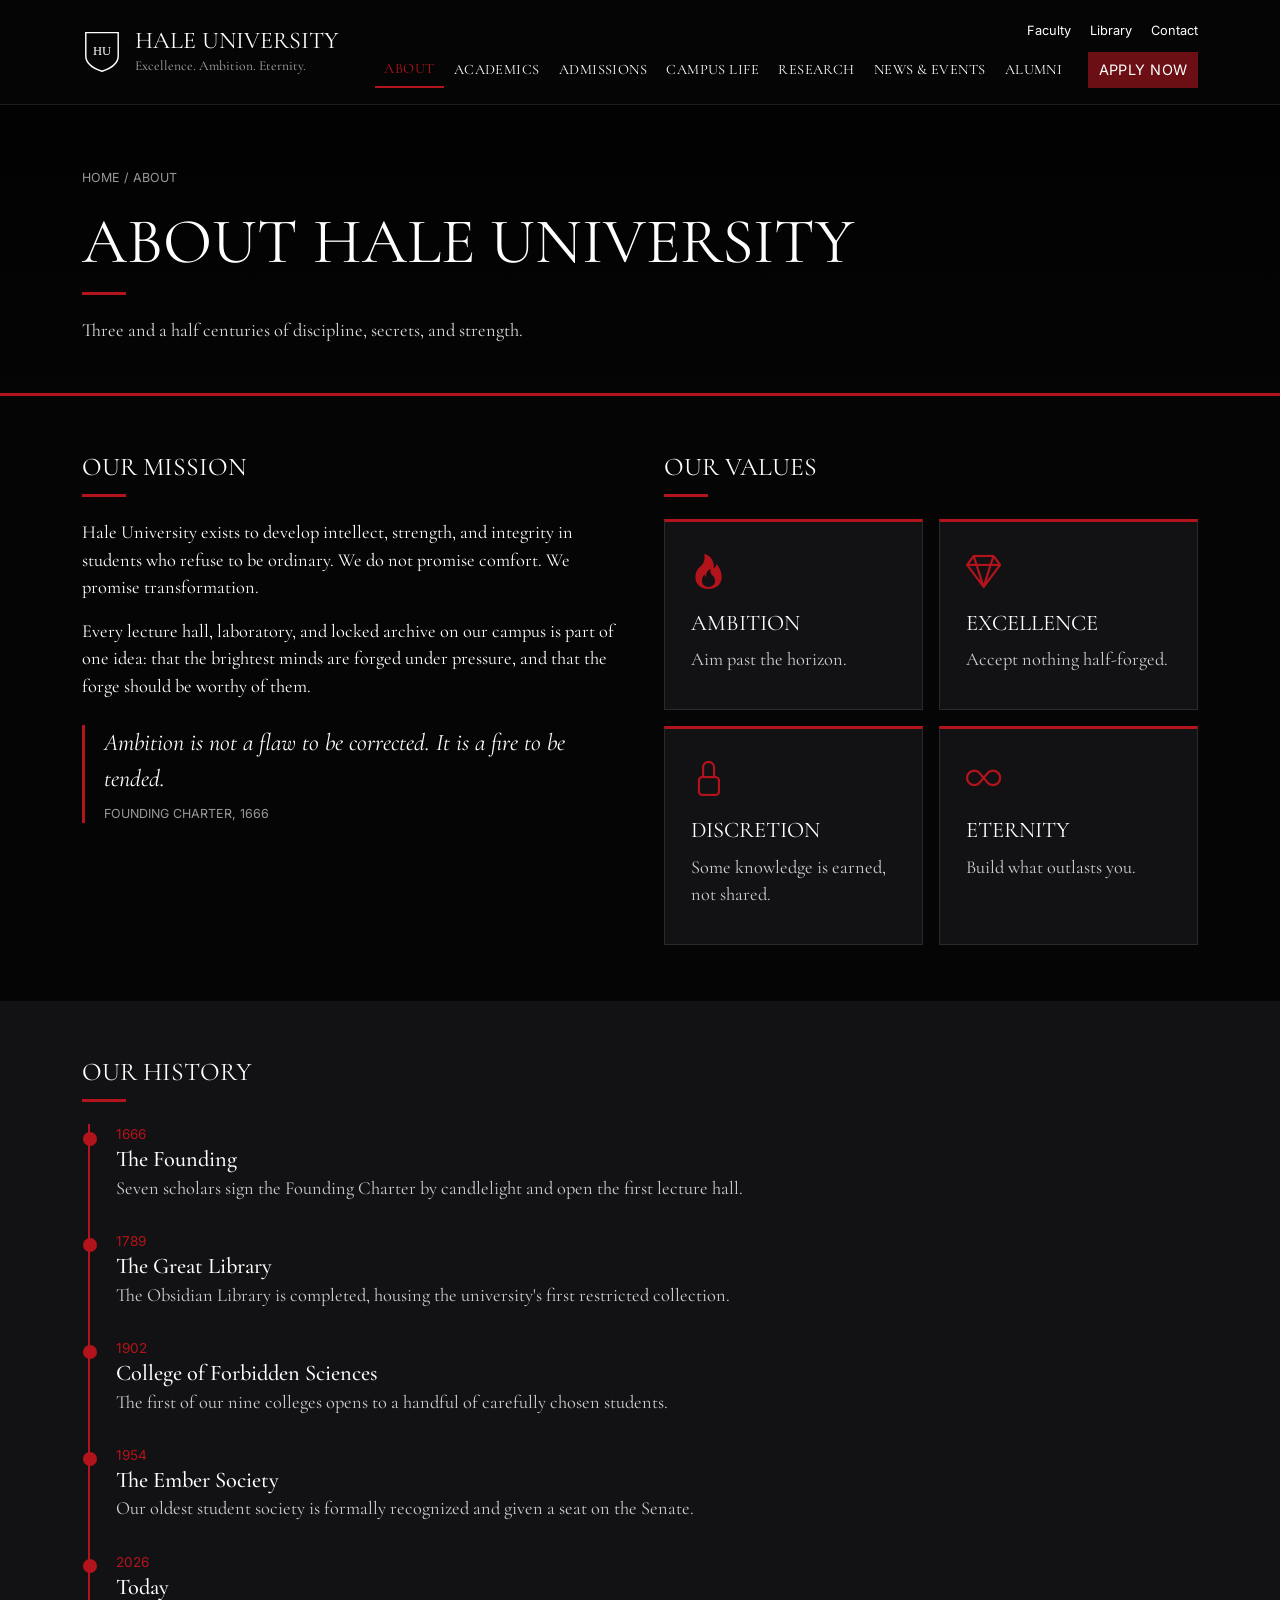
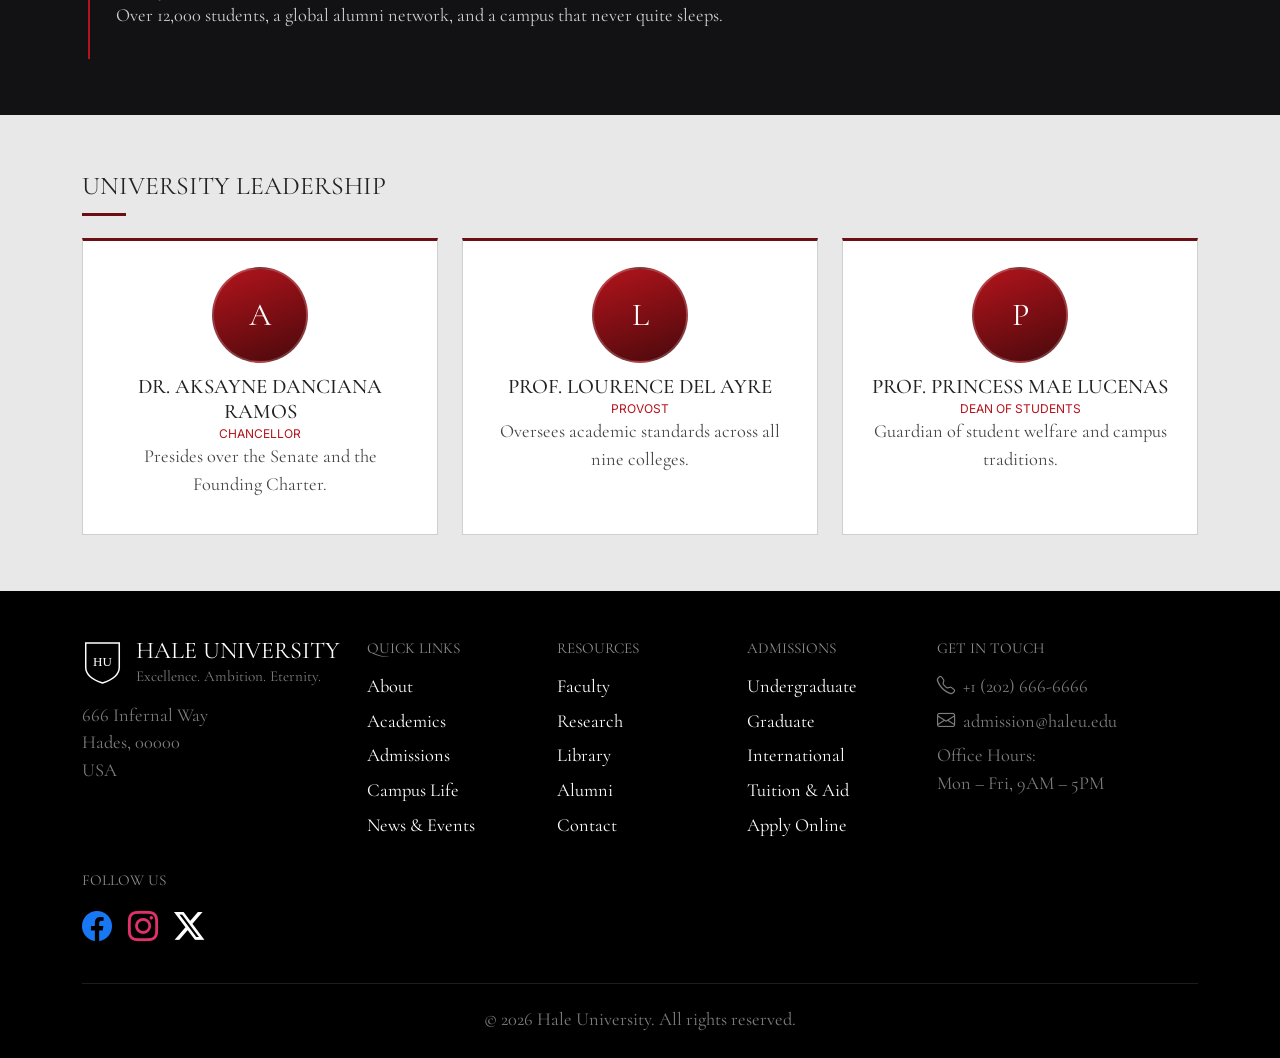
==== commit 8b9fe44f: "Add files via upload" ====
--- a/about.html
+++ b/about.html
@@ -212,24 +212,24 @@
           <div class="row g-4">
             <div class="col-12 col-md-4">
               <div class="hu-card person">
-                <div class="avatar text-white">V</div>
-                <h3>Dr. Valerian Ashgrove</h3>
+                <div class="avatar text-white">A</div>
+                <h3>Dr. Aksayne Danciana Ramos</h3>
                 <div class="role">Chancellor</div>
                 <p>Presides over the Senate and the Founding Charter.</p>
               </div>
             </div>
             <div class="col-12 col-md-4">
               <div class="hu-card person">
-                <div class="avatar text-white">M</div>
-                <h3>Prof. Morgana Blackwell</h3>
+                <div class="avatar text-white">L</div>
+                <h3>Prof. Lourence Del Ayre</h3>
                 <div class="role">Provost</div>
                 <p>Oversees academic standards across all nine colleges.</p>
               </div>
             </div>
             <div class="col-12 col-md-4">
               <div class="hu-card person">
-                <div class="avatar text-white">E</div>
-                <h3>Elias Thorne</h3>
+                <div class="avatar text-white">P</div>
+                <h3>Prof. Princess Mae Lucenas</h3>
                 <div class="role">Dean of Students</div>
                 <p>Guardian of student welfare and campus traditions.</p>
               </div>
--- a/style.css
+++ b/style.css
@@ -330,7 +330,7 @@
 
 /* ---------- Apply banner ---------- */
 .apply-bar {
-  background: var(--light);
+  background: var(--black);
 }
 .apply-box {
   background: var(--panel);
